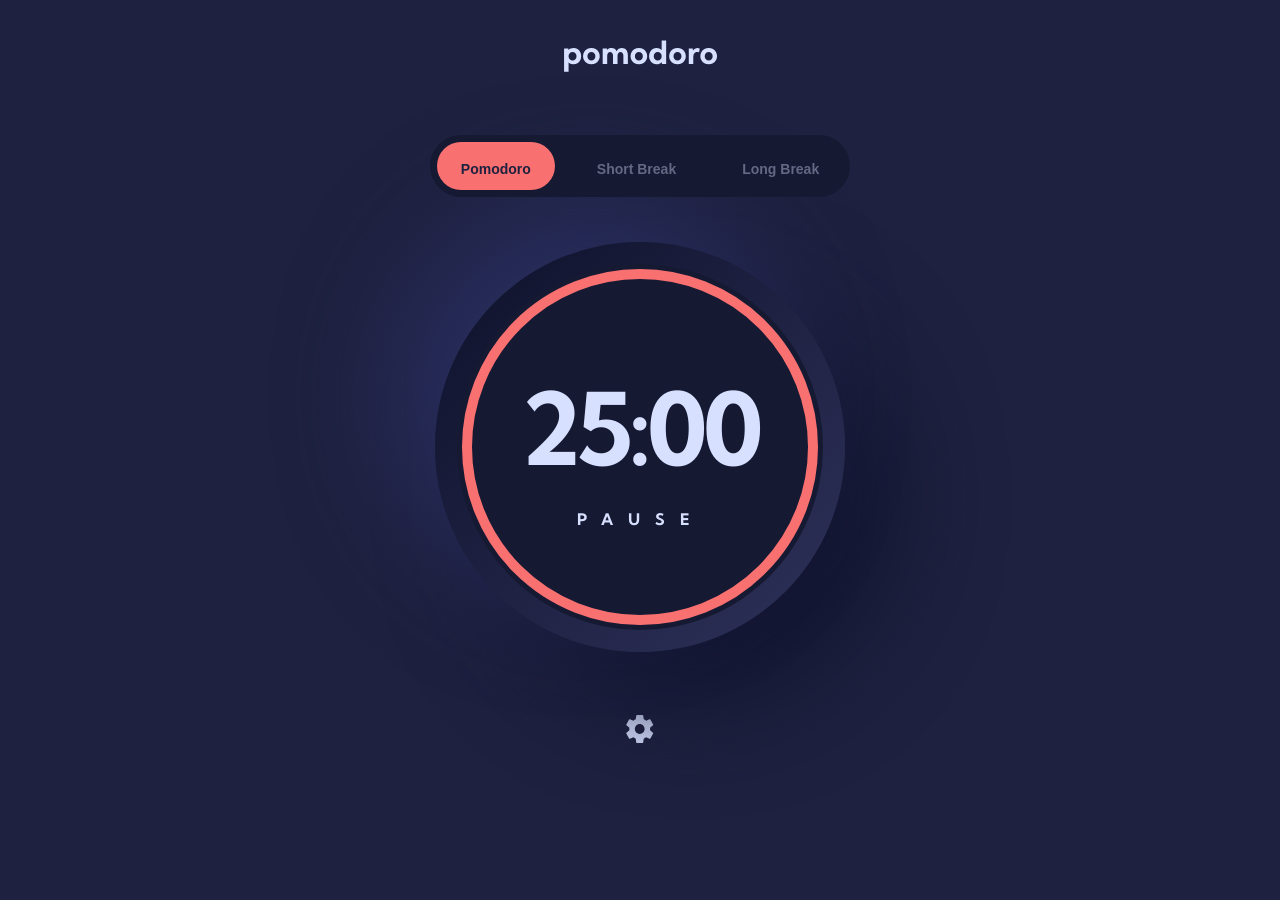
==== promodro/index.html @ 6e1e4abf "add project promodro" ====
<!DOCTYPE html>
<html lang="en">

<head>
    <meta charset="UTF-8">
    <meta name="viewport" content="width=device-width, initial-scale=1.0">
    <link rel="preconnect" href="https://fonts.googleapis.com">
    <link rel="preconnect" href="https://fonts.gstatic.com" crossorigin>
    <link
        href="https://fonts.googleapis.com/css2?family=Kumbh+Sans:wght@100..900&family=Roboto+Slab:wght@100..900&family=Space+Mono:ital,wght@0,400;0,700;1,400;1,700&display=swap"
        rel="stylesheet">
    <link rel="stylesheet" href="./style/reset.css">
    <link rel="stylesheet" href="./style/style.css">
    <title>Pomodoro</title>
</head>

<body>
    <div class="container">
        <img src="./images/logo.svg" alt="Pomodoro logo">

        <nav class="modes">
            <button class="mode " data-time="1500" data-mode="pomodoro">Pomodoro</button>
            <button class="mode" data-time="300" data-mode="short">Short Break</button>
            <button class="mode" data-time="900" data-mode="long">Long Break</button>
        </nav>
        <section class="circle">
            <div class="timer">


                <svg class="progress-ring" width="366" height="366">
                    <circle class="progress-ring__circle" stroke="var(--active)" stroke-width="10" fill="transparent"
                        r="173" cx="183" cy="183" />
                </svg>




                <div class="time-display">25:00</div>
                <button class="timer-btn">PAUSE</button>
            </div>
        </section>

        <button class="settings-btn"> <svg xmlns="http://www.w3.org/2000/svg" width="28" height="28">
                <path fill="#D7E0FF"
                    d="M26.965 17.682l-2.927-2.317c.055-.448.097-.903.097-1.365 0-.462-.042-.917-.097-1.365l2.934-2.317a.702.702 0 00.167-.896l-2.775-4.851a.683.683 0 00-.847-.301l-3.454 1.407a10.506 10.506 0 00-2.345-1.379l-.52-3.71A.716.716 0 0016.503 0h-5.55a.703.703 0 00-.687.588l-.52 3.71c-.847.357-1.63.819-2.345 1.379L3.947 4.27a.691.691 0 00-.847.301L.325 9.422a.705.705 0 00.167.896l2.927 2.317c-.055.448-.097.903-.097 1.365 0 .462.042.917.097 1.365L.492 17.682a.702.702 0 00-.167.896L3.1 23.429a.683.683 0 00.847.301L7.4 22.323a10.506 10.506 0 002.345 1.379l.52 3.71c.056.329.34.588.687.588h5.55a.703.703 0 00.687-.588l.52-3.71c.847-.357 1.631-.819 2.346-1.379l3.454 1.407c.313.119.673 0 .847-.301l2.775-4.851a.705.705 0 00-.167-.896zM13.73 18.9c-2.685 0-4.857-2.191-4.857-4.9 0-2.709 2.172-4.9 4.857-4.9 2.684 0 4.856 2.191 4.856 4.9 0 2.71-2.172 4.9-4.856 4.9z" />
            </svg></button>
        <div class="modal active">
            <div class="modal-content">
                <h2>Settings</h2>
                <hr>
                <h4>TIME (MINUTES)</h4>
                <div class="time-settings">
                    <div class="break-settings">
                        <label for="pomodoro">Pomodoro </label>
                        <div class="number-input">
                            <input type="number" id="pomodoro" name="pomodoro" value="25" min="1" max="60" />
                            <div class="arrows">
                                <button class="arrow up" type="button">
                                    <svg xmlns="http://www.w3.org/2000/svg" width="14" height="7">
                                        <path fill="none" stroke="#1E213F" stroke-opacity=".25" stroke-width="2"
                                            d="M1 6l6-4 6 4" />
                                    </svg>
                                </button>
                                <button class="arrow down" type="button">
                                    <svg xmlns="http://www.w3.org/2000/svg" width="14" height="7">
                                        <path fill="none" stroke="#1E213F" stroke-opacity=".25" stroke-width="2"
                                            d="M1 1l6 4 6-4" />
                                    </svg>
                                </button>
                            </div>
                        </div>
                    </div>
                    <div class="break-settings">
                        <label for="short-break">Short Break</label>
                        <div class="number-input">
                            <input type="number" id="short-break" name="short-break" value="5" min="1" max="15" />
                            <div class="arrows">
                                <button class="arrow up" type="button">
                                    <svg xmlns="http://www.w3.org/2000/svg" width="14" height="7">
                                        <path fill="none" stroke="#1E213F" stroke-opacity=".25" stroke-width="2"
                                            d="M1 6l6-4 6 4" />
                                    </svg>
                                </button>
                                <button class="arrow down" type="button">
                                    <svg xmlns="http://www.w3.org/2000/svg" width="14" height="7">
                                        <path fill="none" stroke="#1E213F" stroke-opacity=".25" stroke-width="2"
                                            d="M1 1l6 4 6-4" />
                                    </svg>
                                </button>
                            </div>
                        </div>
                    </div>

                    <div class="break-settings">
                        <label for="long-break">Long Break</label>
                        <div class="number-input">
                            <input type="number" id="long-break" name="long-break" value="15" min="1" max="30" />
                            <div class="arrows">
                                <button class="arrow up" type="button">
                                    <svg xmlns="http://www.w3.org/2000/svg" width="14" height="7">
                                        <path fill="none" stroke="#1E213F" stroke-opacity=".25" stroke-width="2"
                                            d="M1 6l6-4 6 4" />
                                    </svg>
                                </button>
                                <button class="arrow down" type="button">
                                    <svg xmlns="http://www.w3.org/2000/svg" width="14" height="7">
                                        <path fill="none" stroke="#1E213F" stroke-opacity=".25" stroke-width="2"
                                            d="M1 1l6 4 6-4" />
                                    </svg>
                                </button>
                            </div>
                        </div>
                    </div>
                </div>
                <button id="close-btn" aria-label="Close modal">&times;</button>
                <hr>
                <div class="text-and-color">
                    <p>FONT</p>
                    <div class="font-options">
                        <input type="radio" name="font" id="font1" checked>
                        <label for="font1"><span>Aa</span></label>

                        <input type="radio" name="font" id="font2">
                        <label for="font2"><span>Aa</span></label>

                        <input type="radio" name="font" id="font3">
                        <label for="font3"><span>Aa</span></label>
                    </div>
                </div>
                <hr>
                <div class="text-and-color">
                    <p>COLOR</p>
                    <div class="color-options">
                        <input type="radio" name="color" id="color1" checked>
                        <input type="radio" name="color" id="color2">
                        <input type="radio" name="color" id="color3">
                    </div>
                </div>
                <button class="apply-btn">Apply</button>
            </div>
        </div>
    </div>
    <script src="./script.js"></script>
</body>

</html>
---- promodro/style/style.css ----
body {
    background-color: var(--active);
    font-family: 'Kumbh Sans';
    font-weight: 700;
}



:root {
    --active: #1E213F;
    --dark-blue: #161932;
    --main-color: #F87070;
    --light: #D7E0FF;
    --light-input: #EFF1FA;
    --main-light: #70F3F8;
    --dark-light: #D881F8;
}

.container {
    padding-top: 40px;
    max-width: 440px;
    margin-inline: auto;
    display: flex;
    flex-direction: column;
    align-items: center;
}

.modes {
    margin-top: 63px;
    background: var(--dark-blue);
    border-radius: 31.5px;
    z-index: 2;
}


.mode {
    /* font-family: 'Kumbh Sans'; */
    font-style: normal;
    font-weight: 700;
    font-size: 14px;
    line-height: 17px;
    border-radius: 26.5px;
    padding-top: 19px;
    padding-bottom: 12px;
    padding-inline: 24px;
    margin: 7px;
    color: rgba(215, 224, 255, 0.4);
    
}


.circle {
    width: 410px;
    height: 410px;
    border-radius: 50%;
    background: linear-gradient(315deg, #2E325A 0%, #0E112A 100%);
    box-shadow: -50px -50px 100px #272C5A, 50px 50px 100px #121530;
    display: flex;
    justify-content: center;
    align-items: center;
    margin-top: 45px;
    z-index: 1;
}

.timer {
    width: 366px;
    height: 366px;
    border-radius: 50%;
    background: var(--dark-blue);
    display: flex;
    flex-direction: column;
    justify-content: center;
    align-items: center;
    text-align: center;
    position: relative;
}


.time-display {
    /* font-family: 'Kumbh Sans'; */
    font-style: normal;
    font-size: 100px;
    line-height: 124px;
    text-align: center;
    letter-spacing: -5px;
    color: var(--light);
}

.timer-btn {
    /* font-family: 'Kumbh Sans'; */
    font-family: inherit;
    font-style: normal;
    font-weight: 700;
    font-size: 16px;
    line-height: 20px;
    letter-spacing: 15px;
    color: var(--light);
    margin-top: 19px;
    z-index: 5;
}


.progress-ring {
  position: absolute;
  top: 0;
  left: 0;
  transform: rotate(-90deg); 
}

.progress-ring__circle {
  transition: stroke-dashoffset 0.3s linear;
  transform-origin: 50% 50%;
  stroke: var(--main-color);
}


.active_color {
    background: var(--main-color);
    color: var(--active)
}



.settings-btn {
    margin-top: 63px;
}

.modal {
    position: fixed;
    top: 0;
    left: 0;
    width: 100%;
    height: 100%;
    background: rgba(0, 0, 0, 0.6);
    z-index: 5;
    display: flex;
    justify-content: center;
    align-items: center;
    opacity: 0;
    pointer-events: none;
    transition: opacity 0.3s ease;
    display: none;
}

.font-options {
    display: flex;
    gap: 16px;
    align-items: center;
}

.font-options label {
    width: 40px;
    height: 40px;
    display: flex;
    justify-content: center;
    align-items: center;
    border-radius: 50%;
    background-color: var(--light-input);
    color: var(--active);
    cursor: pointer;
    transition: background-color 0.3s;
 
}



.modal-content {
    background: white;
    padding-left: 40px;
    padding-right: 38px;
    border-radius: 25px;
    position: relative;
    max-width: 540px;
    display: flex;
    flex-direction: column;
}

h2 {
    /* font-family: 'Kumbh Sans'; */
    font-style: normal;
    font-weight: 700;
    font-size: 28px;
    line-height: 35px;
    color: var(--dark-blue);
    padding-top: 34px;
    padding-bottom: 31px;
    border-bottom: 1px solid var(--light)
}

h4 {
    /* font-family: 'Kumbh Sans'; */
    font-style: normal;
    font-weight: 700;
    font-size: 13px;
    line-height: 16px;
    letter-spacing: 5px;
    color: var(--dark-blue);
    padding-top: 28px;
    padding-bottom: 22px;
}


.modal.active {
    opacity: 1;
    pointer-events: auto;
}



#close-btn {
    position: absolute;
    top: 47px;
    right: 20px;
    font-size: 27px;
    mix-blend-mode: normal;
    opacity: 0.5;
    cursor: pointer;
    color: var(--active);
}

.time-settings {
    display: flex;
    gap: 20px;
    padding-bottom: 24px;
}

.break-settings {
    display: flex;
    flex-direction: column;
    gap: 8px;
}

input[type="number"] {
    background: var(--light-input);
    border-radius: 10px;
    /* font-family: 'Kumbh Sans'; */
    font-style: normal;
    font-weight: 700;
    font-size: 14px;
    line-height: 17px;
    color: var(--active);
    width: 140px;
    height: 48px;
    padding-left: 16px;
    padding-right: 48px;
}

.break-settings label {
    /* font-family: 'Kumbh Sans'; */
    font-style: normal;
    font-weight: 700;
    font-size: 12px;
    line-height: 15px;
    color: var(--active);
    mix-blend-mode: normal;
    opacity: 0.4;
    position: relative;
}


input[type="number"]::-webkit-inner-spin-button,
input[type="number"]::-webkit-outer-spin-button {
    -webkit-appearance: none;
    margin: 0;
}

.number-input {
    position: relative;
    display: inline-block;
    vertical-align: middle;
}


.arrows {
    position: absolute;
    right: 12px;
    top: 50%;
    transform: translateY(-50%);
    display: flex;
    flex-direction: column;
    z-index: 2;
}

.arrow {
    background: transparent;
    border: none;
    padding: 4px;
    width: 28px;
    display: flex;
    align-items: center;
    justify-content: center;
    cursor: pointer;
    border-radius: 4px;
}

.arrow svg {
    display: block;
}

.arrow:active svg path {
    stroke-opacity: 1;
}

.text-and-color {
    display: flex;
    justify-content: space-between;
    align-items: center;
    padding-top: 24px;
    /* font-family: 'Kumbh Sans'; */
    font-style: normal;
    font-weight: 700;
    font-size: 13px;
    line-height: 16px;
    letter-spacing: 5px;
    color: var(--dark-blue);
    padding-bottom: 24px;


}

.font-options input[type="radio"] {
    display: none;
   

}


.color-options input[type="radio"] {
    -webkit-appearance: none;
    -moz-appearance: none;
    appearance: none;
    width: 40px;
    height: 40px;
    margin: 0;
    background: #EFF1FA;
    border-radius: 50%;
    position: relative;
}




.text-and-color:last-of-type {
    padding-bottom: 59px;
}

.color-options{
    display: flex;
    gap: 16px;
    align-items: center;
}

.color-options input[type="radio"]::after {
    content: "";
    position: absolute;
    background-image: url(../images/Path\ 2.png);
    background-size: contain;
    background-repeat: no-repeat;
    width: 14px;
    height: 10px;
    top: 50%;
    left: 50%;
    transform: translate(-50%, -50%);
    opacity: 0;
}

.color-options input[type="radio"]:checked::after {
    opacity: 1;
}


#color1 {
    background-color: var(--main-color);
    cursor: pointer;
}

#color2 {
    background-color: var(--main-light);
    cursor: pointer;

}

#color3 {
    background-color: var(--dark-light);
    cursor: pointer;
}

.font-options label span {
  font-size: 15px;
  line-height: 1;
  opacity: 0.73;
}

input#font1 + label span {
font-family: 'Kumbh Sans';
font-style: normal;
font-weight: 700;
line-height: 19px;

}

input#font2 + label span {
font-family: 'Roboto Slab';
font-style: normal;
font-weight: 400;
line-height: 20px;
mix-blend-mode: normal;


}

input#font3 + label span {
font-family: 'Space Mono';
font-style: normal;
font-weight: 700;
line-height: 22px;
mix-blend-mode: normal;


}


.font-options input[type="radio"]:checked + label {
    background-color: var(--dark-blue);
    color: white;
    opacity: 1;
}

.font-options input[type="radio"]:checked + label span {
    opacity: 1;
}


.apply-btn {
    background: var(--main-color);
    border-radius: 26.5px;
    width: 140px;
    padding-top: 21px;
    padding-bottom: 16px;
    font-family: 'Kumbh Sans';
    font-style: normal;
    font-weight: 700;
    font-size: 16px;
    line-height: 20px;
    text-align: center;
    color: #FFFFFF;
    position: absolute;
    bottom: 0%;
    right: 50%;
    transform: translate(50%, 50%);

}

.apply-btn:hover {
    background: #FF9797;
}
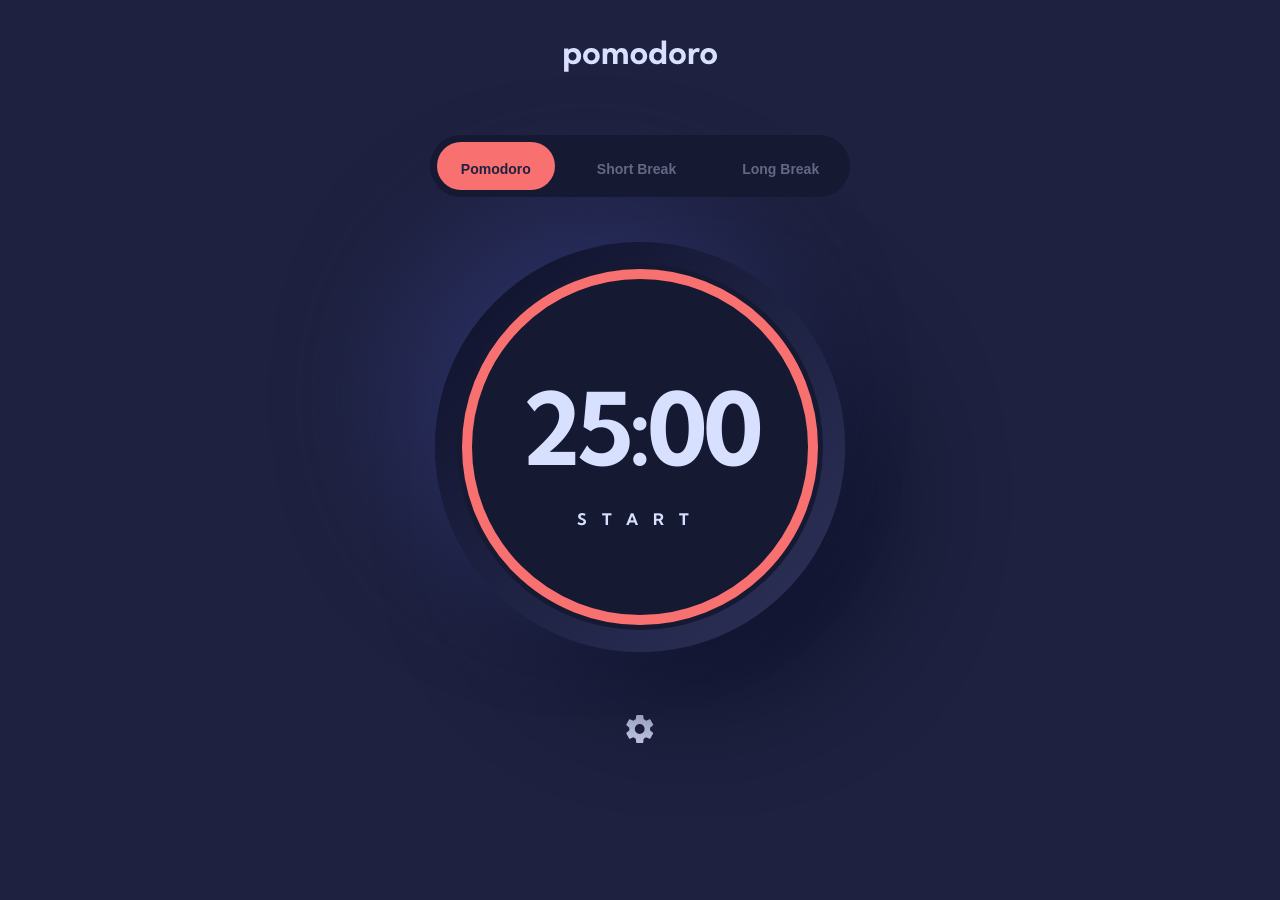
==== commit af05f9df: "added logic" ====
--- a/promodro/index.html
+++ b/promodro/index.html
@@ -32,11 +32,8 @@
                         r="173" cx="183" cy="183" />
                 </svg>
 
-
-
-
                 <div class="time-display">25:00</div>
-                <button class="timer-btn">PAUSE</button>
+                <button class="timer-btn">START</button>
             </div>
         </section>
 
--- a/promodro/style/style.css
+++ b/promodro/style/style.css
@@ -46,6 +46,10 @@
     margin: 7px;
     color: rgba(215, 224, 255, 0.4);
     
+}
+
+.mode:hover {
+    color: var(--light);
 }
 
 
